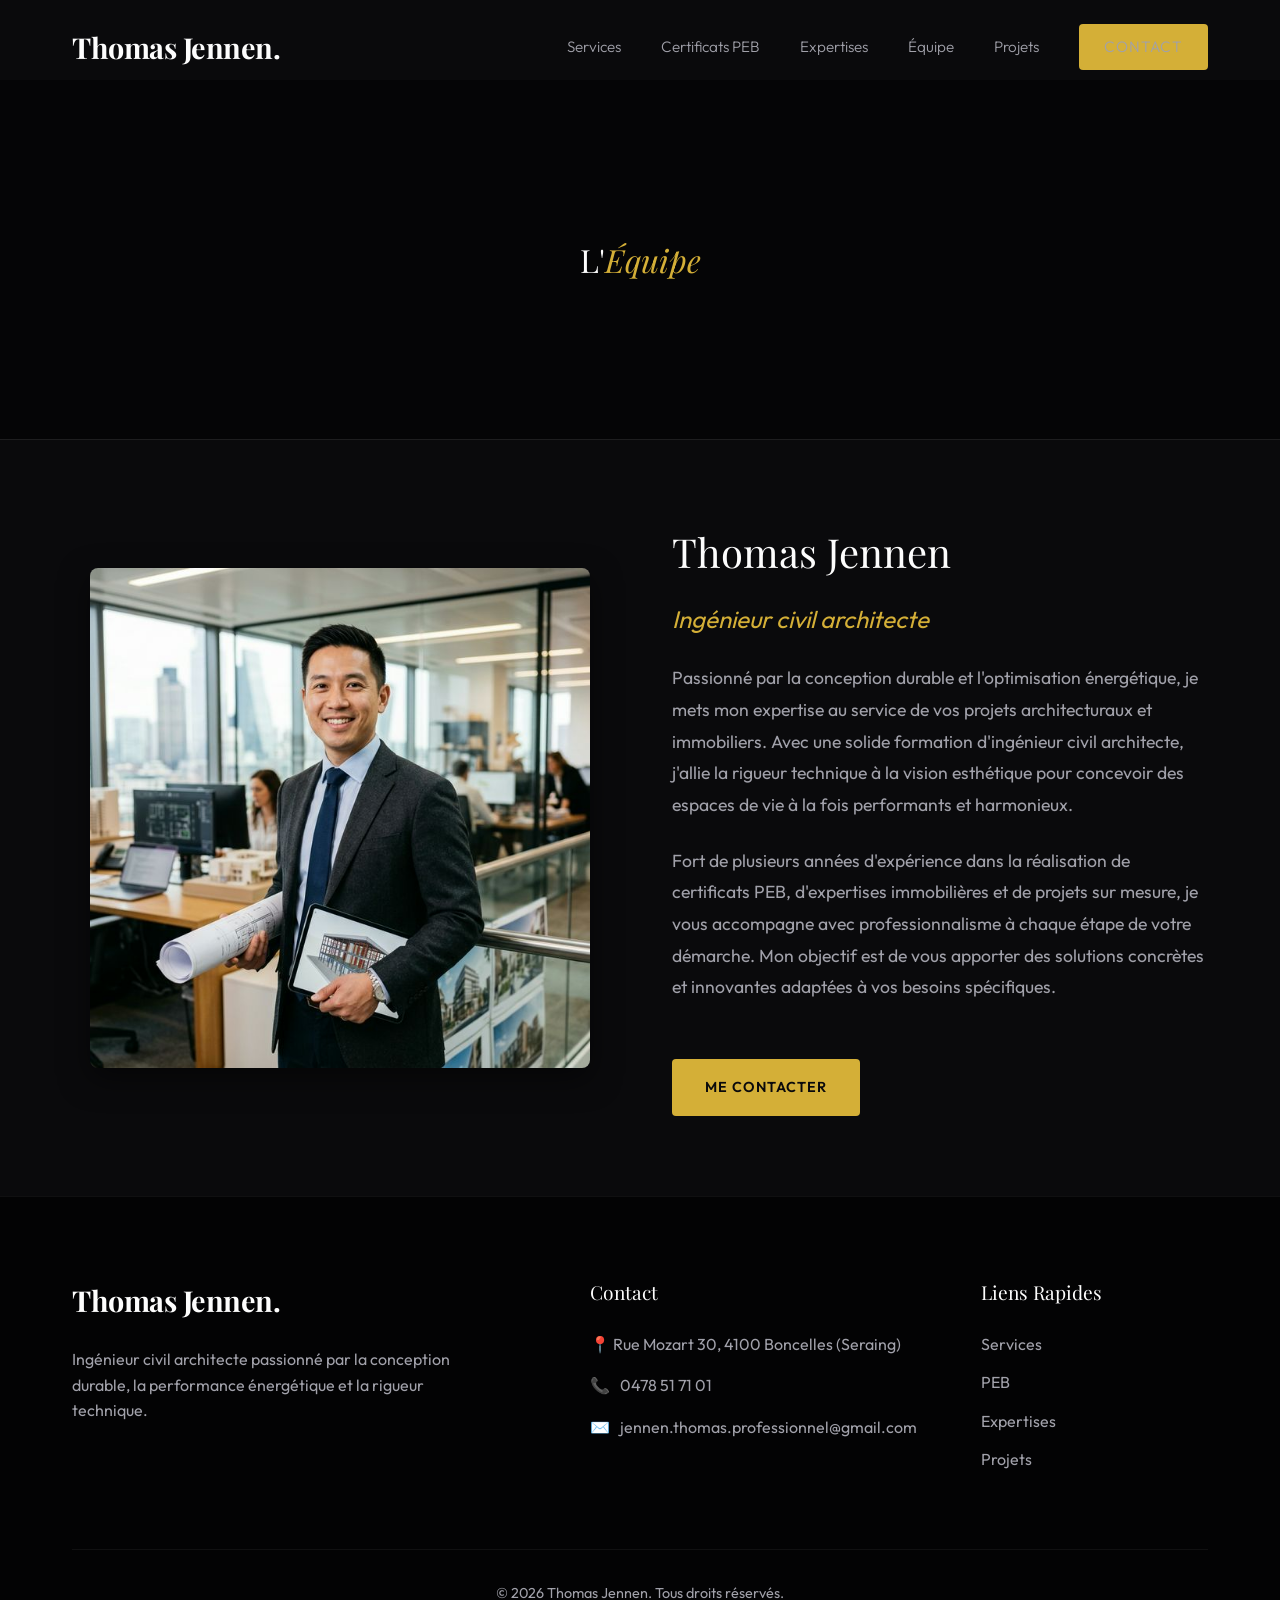
==== equipe.html @ 330aceb1 "Test 5" ====
<!DOCTYPE html>
<html lang="fr">
<head>
    <meta charset="UTF-8">
    <meta name="viewport" content="width=device-width, initial-scale=1.0">
    <title>L'Équipe - Thomas Jennen</title>
    <meta name="description" content="Découvrez le parcours et l'expérience de Thomas Jennen, Ingénieur civil architecte.">
    <!-- Google Fonts -->
    <link rel="preconnect" href="https://fonts.googleapis.com">
    <link rel="preconnect" href="https://fonts.gstatic.com" crossorigin>
    <link href="https://fonts.googleapis.com/css2?family=Outfit:wght@300;400;600;800&family=Playfair+Display:ital,wght@0,400;0,700;1,400&display=swap" rel="stylesheet">
    <link rel="stylesheet" href="styles.css">
    <style>
        .page-hero {
            height: 40vh;
            min-height: 300px;
            display: flex;
            align-items: center;
            justify-content: center;
            position: relative;
            background: var(--bg-darker);
            border-bottom: 1px solid var(--border-color);
            text-align: center;
        }
        .team-section {
            padding: 5rem 0;
        }
        .team-grid {
            display: grid;
            grid-template-columns: 1fr 1fr;
            gap: 4rem;
            align-items: center;
        }
        .team-image img {
            width: 100%;
            max-width: 500px;
            border-radius: 8px;
            box-shadow: 0 10px 30px rgba(0,0,0,0.5);
            display: block;
            margin: 0 auto;
        }
        .team-content h2 {
            font-size: 2.5rem;
            margin-bottom: 1rem;
        }
        .team-content h3 {
            color: var(--accent-color);
            margin-bottom: 1.5rem;
            font-weight: 400;
            font-family: var(--font-secondary);
            font-style: italic;
            font-size: 1.5rem;
        }
        .team-content p {
            font-size: 1.1rem;
            line-height: 1.8;
            color: var(--text-secondary);
            margin-bottom: 1.5rem;
        }
        
        @media (max-width: 768px) {
            .team-grid {
                grid-template-columns: 1fr;
            }
        }
    </style>
</head>
<body>

    <!-- Navigation -->
    <nav class="navbar scrolled" id="navbar">
        <div class="nav-container">
            <a href="index.html" class="logo">Thomas Jennen.</a>
            <ul class="nav-links">
                <li><a href="index.html#services">Services</a></li>
                <li><a href="peb.html">Certificats PEB</a></li>
                <li><a href="expertises.html">Expertises</a></li>
                <li><a href="equipe.html" class="active">Équipe</a></li>
                <li><a href="index.html#projets">Projets</a></li>
                <li><a href="index.html#contact" class="btn-primary-small">Contact</a></li>
            </ul>
            <div class="hamburger">
                <span></span>
                <span></span>
                <span></span>
            </div>
        </div>
    </nav>

    <header class="page-hero" style="margin-top: 5rem;">
        <div class="container reveal">
            <h1>L'<span class="highlight">Équipe</span></h1>
        </div>
    </header>

    <section class="team-section section">
        <div class="container team-grid">
            <div class="team-image reveal">
                <img src="images/thomas_jennen.png" alt="Thomas Jennen">
            </div>
            <div class="team-content reveal" style="transition-delay: 0.2s;">
                <h2>Thomas Jennen</h2>
                <h3>Ingénieur civil architecte</h3>
                <p>Passionné par la conception durable et l'optimisation énergétique, je mets mon expertise au service de vos projets architecturaux et immobiliers. Avec une solide formation d'ingénieur civil architecte, j'allie la rigueur technique à la vision esthétique pour concevoir des espaces de vie à la fois performants et harmonieux.</p>
                <p>Fort de plusieurs années d'expérience dans la réalisation de certificats PEB, d'expertises immobilières et de projets sur mesure, je vous accompagne avec professionnalisme à chaque étape de votre démarche. Mon objectif est de vous apporter des solutions concrètes et innovantes adaptées à vos besoins spécifiques.</p>
                <a href="index.html#contact" class="btn-primary mt-4">Me contacter</a>
            </div>
        </div>
    </section>

    <!-- Footer / Contact -->
    <footer class="footer" id="contact">
        <div class="container">
            <div class="footer-grid">
                <div class="footer-about">
                    <a href="index.html" class="logo">Thomas Jennen.</a>
                    <p>Ingénieur civil architecte passionné par la conception durable, la performance énergétique et la rigueur technique.</p>
                </div>
                <div class="footer-contact">
                    <h4>Contact</h4>
                    <p>📍 Rue Mozart 30, 4100 Boncelles (Seraing)</p>
                    <p>📞 <a href="tel:+32478517101">0478 51 71 01</a></p>
                    <p>✉️ <a href="mailto:jennen.thomas.professionnel@gmail.com">jennen.thomas.professionnel@gmail.com</a></p>
                </div>
                <div class="footer-links">
                    <h4>Liens Rapides</h4>
                    <ul>
                        <li><a href="index.html#services">Services</a></li>
                        <li><a href="peb.html">PEB</a></li>
                        <li><a href="expertises.html">Expertises</a></li>
                        <li><a href="index.html#projets">Projets</a></li>
                    </ul>
                </div>
            </div>
            <div class="footer-bottom">
                <p>&copy; 2026 Thomas Jennen. Tous droits réservés.</p>
            </div>
        </div>
    </footer>

    <script src="script.js"></script>
</body>
</html>
---- styles.css ----
/* =========================================
   CSS Variables & Theme Setup
   ========================================= */
   :root {
    /* Color Palette - Premium Dark Theme First with Warm Accents */
    --bg-dark: #0a0a0c;
    --bg-darker: #050506;
    --bg-card: rgba(255, 255, 255, 0.03);
    --bg-card-hover: rgba(255, 255, 255, 0.08);
    
    --text-primary: #fdfdfd;
    --text-secondary: #a1a1aa;
    
    --accent-color: #d4af37; /* Warm gold */
    --accent-hover: #f1c40f;
    --accent-light: rgba(212, 175, 55, 0.1);

    --border-color: rgba(255, 255, 255, 0.1);

    /* Typography */
    --font-primary: 'Outfit', sans-serif;
    --font-heading: 'Playfair Display', serif;

    /* Spacing & Layout */
    --container-width: 1200px;
    --section-padding: 100px 0;
    
    /* Effects */
    --glass-blur: blur(12px);
    --transition: all 0.3s cubic-bezier(0.25, 0.46, 0.45, 0.94);
}

/* =========================================
   Reset & Base Styles
   ========================================= */
* {
    margin: 0;
    padding: 0;
    box-sizing: border-box;
}

html {
    scroll-behavior: smooth;
    background-color: var(--bg-dark);
    color: var(--text-primary);
    font-family: var(--font-primary);
    line-height: 1.6;
}

body {
    overflow-x: hidden;
}

img {
    max-width: 100%;
    height: auto;
    display: block;
}

a {
    text-decoration: none;
    color: inherit;
    transition: var(--transition);
}

h1, h2, h3, h4, .logo {
    font-family: var(--font-heading);
    font-weight: 400;
}

.highlight {
    color: var(--accent-color);
    font-style: italic;
}

.container {
    max-width: var(--container-width);
    margin: 0 auto;
    padding: 0 2rem;
}

.section {
    padding: var(--section-padding);
}

.dark-bg {
    background-color: var(--bg-darker);
}

.text-center { text-align: center; }
.mt-4 { margin-top: 2rem; }
.mt-5 { margin-top: 3rem; }

/* =========================================
   Buttons
   ========================================= */
.btn-primary, .btn-secondary, .btn-primary-small {
    display: inline-block;
    padding: 1rem 2rem;
    border-radius: 4px;
    font-weight: 600;
    letter-spacing: 1px;
    text-transform: uppercase;
    font-size: 0.9rem;
    transition: var(--transition);
    cursor: pointer;
    border: 1px solid transparent;
}

.btn-primary {
    background-color: var(--accent-color);
    color: var(--bg-dark);
}

.btn-primary:hover {
    background-color: var(--accent-hover);
    transform: translateY(-3px);
    box-shadow: 0 10px 20px rgba(212, 175, 55, 0.2);
}

.btn-secondary {
    background-color: transparent;
    color: var(--text-primary);
    border: 1px solid var(--border-color);
}

.btn-secondary:hover {
    border-color: var(--accent-color);
    color: var(--accent-color);
    transform: translateY(-3px);
}

.btn-primary-small {
    padding: 0.6rem 1.5rem;
    background-color: var(--accent-color);
    color: var(--bg-dark);
}
.btn-primary-small:hover {
    background-color: var(--accent-hover);
}

/* =========================================
   Navigation
   ========================================= */
.navbar {
    position: fixed;
    top: 0;
    left: 0;
    width: 100%;
    z-index: 1000;
    padding: 1.5rem 0;
    transition: var(--transition);
}

.navbar.scrolled {
    background: rgba(10, 10, 12, 0.85);
    backdrop-filter: var(--glass-blur);
    -webkit-backdrop-filter: var(--glass-blur);
    padding: 1rem 0;
    border-bottom: 1px solid var(--border-color);
}

.nav-container {
    max-width: var(--container-width);
    margin: 0 auto;
    padding: 0 2rem;
    display: flex;
    justify-content: space-between;
    align-items: center;
}

.logo {
    font-size: 1.8rem;
    font-weight: 700;
    color: var(--text-primary);
    letter-spacing: -0.5px;
}

.nav-links {
    display: flex;
    list-style: none;
    align-items: center;
    gap: 2.5rem;
}

.nav-links a {
    font-size: 0.95rem;
    font-weight: 300;
    color: var(--text-secondary);
}

.nav-links a:hover {
    color: var(--accent-color);
}

.hamburger {
    display: none;
    cursor: pointer;
    flex-direction: column;
    gap: 6px;
    z-index: 1001;
}

.hamburger span {
    width: 30px;
    height: 2px;
    background-color: var(--text-primary);
    transition: var(--transition);
}

/* =========================================
   Hero Section
   ========================================= */
.hero {
    height: 100vh;
    min-height: 700px;
    display: flex;
    align-items: center;
    position: relative;
    padding: 0 2rem;
    background: radial-gradient(circle at 70% 50%, rgba(212, 175, 55, 0.05) 0%, transparent 50%);
}

.hero::before {
    content: '';
    position: absolute;
    top: 0; left: 0; right: 0; bottom: 0;
    background-image: url('images/LOGO_Thomas_jennen_archi_vide.png');
    background-size: contain;
    background-position: center;
    background-repeat: no-repeat;
    opacity: 0.15;
    z-index: -1;
}

.hero-content {
    max-width: 800px;
    margin: 0 auto;
    text-align: center;
    margin-top: 4rem;
}

.hero .subtitle {
    text-transform: uppercase;
    letter-spacing: 3px;
    font-size: 0.9rem;
    color: var(--accent-color);
    margin-bottom: 1rem;
}

.hero h1 {
    font-size: 4.5rem;
    line-height: 1.1;
    margin-bottom: 1.5rem;
}

.hero-description {
    font-size: 1.2rem;
    color: var(--text-secondary);
    max-width: 600px;
    margin: 0 auto 2.5rem;
    font-weight: 300;
}

.hero-actions {
    display: flex;
    gap: 1.5rem;
    justify-content: center;
}

.hero-scroll-indicator {
    position: absolute;
    bottom: 2rem;
    left: 50%;
    transform: translateX(-50%);
    display: flex;
    flex-direction: column;
    align-items: center;
    gap: 1rem;
    color: var(--text-secondary);
    font-size: 0.8rem;
    text-transform: uppercase;
    letter-spacing: 2px;
}

.hero-scroll-indicator .line {
    width: 1px;
    height: 60px;
    background: linear-gradient(to bottom, var(--accent-color), transparent);
    animation: scrollLine 2s infinite ease-in-out;
}

@keyframes scrollLine {
    0% { transform: scaleY(0); transform-origin: top; }
    50% { transform: scaleY(1); transform-origin: top; }
    50.1% { transform: scaleY(1); transform-origin: bottom; }
    100% { transform: scaleY(0); transform-origin: bottom; }
}

/* =========================================
   Section Headers
   ========================================= */
.section-header {
    text-align: center;
    margin-bottom: 4rem;
}

.section-header h2 {
    font-size: 3rem;
    margin-bottom: 1rem;
}

.section-header p {
    color: var(--text-secondary);
    font-size: 1.1rem;
    max-width: 600px;
    margin: 0 auto;
}

/* =========================================
   Services Overview
   ========================================= */
.services-grid {
    display: grid;
    grid-template-columns: repeat(auto-fit, minmax(300px, 1fr));
    gap: 2rem;
}

.service-card {
    background: var(--bg-card);
    padding: 3rem 2rem;
    border-radius: 8px;
    border: 1px solid var(--border-color);
    transition: var(--transition);
    text-align: center;
}

.service-card:hover {
    transform: translateY(-10px);
    background: var(--bg-card-hover);
    border-color: var(--accent-light);
}

.service-card .icon {
    font-size: 2.5rem;
    margin-bottom: 1.5rem;
    color: var(--accent-color);
}

.service-card h3 {
    font-size: 1.5rem;
    margin-bottom: 1rem;
}

.service-card p {
    color: var(--text-secondary);
    margin-bottom: 2rem;
}

.service-link {
    color: var(--accent-color);
    font-weight: 600;
    text-transform: uppercase;
    letter-spacing: 1px;
    font-size: 0.85rem;
}

.service-link:hover {
    letter-spacing: 2px;
}

/* =========================================
   PEB Pricing Table
   ========================================= */
.pricing-container {
    background: var(--bg-card);
    border: 1px solid var(--border-color);
    border-radius: 12px;
    padding: 3rem;
    margin-bottom: 5rem;
}

.pricing-container h3 {
    text-align: center;
    font-size: 2rem;
    margin-bottom: 2rem;
    font-family: var(--font-primary);
    font-weight: 300;
}

.table-wrapper {
    overflow-x: auto;
}

.pricing-table {
    width: 100%;
    border-collapse: collapse;
    text-align: left;
}

.pricing-table th, .pricing-table td {
    padding: 1.2rem;
    border-bottom: 1px solid var(--border-color);
}

.pricing-table th {
    color: var(--text-secondary);
    font-weight: 400;
    text-transform: uppercase;
    letter-spacing: 1px;
    font-size: 0.85rem;
}

.pricing-table td strong {
    color: var(--accent-color);
    font-size: 1.2rem;
}

.pricing-table tbody tr {
    transition: var(--transition);
}

.pricing-table tbody tr:hover {
    background-color: rgba(255, 255, 255, 0.02);
}

/* =========================================
   Masonry Gallery
   ========================================= */
.gallery-container h3 {
    text-align: center;
    font-size: 2rem;
    margin-bottom: 2rem;
    font-family: var(--font-primary);
    font-weight: 300;
}

.masonry-gallery {
    display: grid;
    grid-template-columns: repeat(auto-fit, minmax(280px, 1fr));
    grid-auto-rows: 250px;
    gap: 1.5rem;
}

/* Make some items span more columns/rows for masonry effect */
@media (min-width: 768px) {
    .masonry-gallery .gallery-item:nth-child(1) { grid-column: span 2; grid-row: span 2; }
    .masonry-gallery .gallery-item:nth-child(4) { grid-column: span 2; }
}

.gallery-item {
    position: relative;
    border-radius: 8px;
    overflow: hidden;
    cursor: pointer;
}

.gallery-item img {
    width: 100%;
    height: 100%;
    object-fit: cover;
    transition: transform 0.7s cubic-bezier(0.25, 0.46, 0.45, 0.94);
}

.gallery-item:hover img {
    transform: scale(1.05);
}

.gallery-item .overlay {
    position: absolute;
    bottom: 0; left: 0; right: 0;
    padding: 2rem 1rem 1rem;
    background: linear-gradient(to top, rgba(0,0,0,0.8), transparent);
    color: #fff;
    transform: translateY(20px);
    opacity: 0;
    transition: var(--transition);
}

.gallery-item:hover .overlay {
    transform: translateY(0);
    opacity: 1;
}

.gallery-item .overlay span {
    font-weight: 600;
    letter-spacing: 1px;
    font-size: 0.9rem;
}

/* =========================================
   Photo Grid 4 Columns
   ========================================= */
.photo-grid-4 {
    display: grid;
    grid-template-columns: repeat(4, 1fr);
    gap: 1.5rem;
}

.photo-grid-4 .gallery-item {
    aspect-ratio: 1 / 1;
}

@media (max-width: 992px) {
    .photo-grid-4 {
        grid-template-columns: repeat(2, 1fr);
    }
}

@media (max-width: 576px) {
    .photo-grid-4 {
        grid-template-columns: 1fr;
    }
}

/* =========================================
   Expertises Section
   ========================================= */
.expertises-content {
    display: grid;
    grid-template-columns: 1fr 1fr;
    gap: 4rem;
    align-items: center;
}

.expertises .lead {
    font-size: 1.25rem;
    color: var(--text-primary);
    margin-bottom: 1.5rem;
}

.expertises p {
    color: var(--text-secondary);
    margin-bottom: 2rem;
}

.expertise-list {
    list-style: none;
    margin-bottom: 2rem;
}

.expertise-list li {
    margin-bottom: 1rem;
    display: flex;
    align-items: flex-start;
    gap: 1rem;
    color: var(--text-secondary);
}

.expertise-list li span {
    color: var(--accent-color);
}

.image-content {
    position: relative;
}

.image-content .main-img {
    border-radius: 8px;
    box-shadow: 0 20px 40px rgba(0,0,0,0.4);
}

.experience-badge {
    position: absolute;
    bottom: -30px;
    left: -30px;
    background: var(--bg-card);
    backdrop-filter: var(--glass-blur);
    -webkit-backdrop-filter: var(--glass-blur);
    border: 1px solid var(--border-color);
    padding: 2rem;
    border-radius: 8px;
    display: flex;
    flex-direction: column;
    align-items: center;
    justify-content: center;
    box-shadow: 0 10px 30px rgba(0,0,0,0.5);
}

.experience-badge .number {
    font-size: 3rem;
    font-weight: 800;
    color: var(--accent-color);
    line-height: 1;
}

.experience-badge .text {
    font-size: 0.85rem;
    text-transform: uppercase;
    letter-spacing: 1px;
    color: var(--text-secondary);
    margin-top: 0.5rem;
}

/* =========================================
   Projects Grid
   ========================================= */
.projects-grid {
    display: grid;
    grid-template-columns: repeat(auto-fill, minmax(350px, 1fr));
    gap: 2rem;
}

.project-card {
    display: block;
    background: var(--bg-dark);
    border-radius: 8px;
    overflow: hidden;
    border: 1px solid var(--border-color);
    transition: var(--transition);
}

.project-card:hover {
    transform: translateY(-10px);
    border-color: var(--accent-light);
    box-shadow: 0 20px 40px rgba(0,0,0,0.4);
}

.project-img {
    height: 300px;
    overflow: hidden;
}

.project-img img {
    width: 100%;
    height: 100%;
    object-fit: cover;
    transition: transform 0.7s ease;
}

.project-card:hover .project-img img {
    transform: scale(1.08);
}

.project-info {
    padding: 2rem;
}

.project-info h3 {
    font-size: 1.5rem;
    margin-bottom: 0.5rem;
    font-family: var(--font-primary);
    font-weight: 400;
}

.project-info p {
    color: var(--text-secondary);
    font-size: 0.9rem;
    text-transform: uppercase;
    letter-spacing: 1px;
}

/* =========================================
   Footer
   ========================================= */
.footer {
    background-color: #030304;
    padding: 5rem 0 2rem;
    border-top: 1px solid rgba(255,255,255,0.05);
}

.footer-grid {
    display: grid;
    grid-template-columns: 2fr 1fr 1fr;
    gap: 4rem;
    margin-bottom: 4rem;
}

.footer-about .logo {
    display: inline-block;
    margin-bottom: 1.5rem;
}

.footer-about p {
    color: var(--text-secondary);
    max-width: 400px;
}

.footer h4 {
    color: var(--text-primary);
    font-size: 1.2rem;
    margin-bottom: 1.5rem;
    font-weight: 400;
}

.footer-contact p {
    color: var(--text-secondary);
    margin-bottom: 1rem;
    display: flex;
    align-items: center;
    gap: 10px;
}

.footer-contact a:hover {
    color: var(--accent-color);
}

.footer-links ul {
    list-style: none;
}

.footer-links li {
    margin-bottom: 0.8rem;
}

.footer-links a {
    color: var(--text-secondary);
}

.footer-links a:hover {
    color: var(--accent-color);
    padding-left: 5px;
}

.footer-bottom {
    text-align: center;
    padding-top: 2rem;
    border-top: 1px solid rgba(255,255,255,0.05);
    color: var(--text-secondary);
    font-size: 0.9rem;
}

/* =========================================
   Animations & Reveals
   ========================================= */
.reveal {
    opacity: 0;
    transform: translateY(30px);
    transition: all 0.8s cubic-bezier(0.25, 0.46, 0.45, 0.94);
}

.reveal.active {
    opacity: 1;
    transform: translateY(0);
}

/* =========================================
   Responsive Design
   ========================================= */
@media (max-width: 992px) {
    .expertises-content {
        grid-template-columns: 1fr;
    }
    .image-content { margin-top: 3rem; }
    .footer-grid {
        grid-template-columns: 1fr 1fr;
    }
    .hero h1 { font-size: 3.5rem; }
}

@media (max-width: 768px) {
    .nav-links {
        position: fixed;
        top: 0; right: -100%;
        height: 100vh;
        width: 100%;
        background: var(--bg-darker);
        flex-direction: column;
        justify-content: center;
        transition: right 0.4s ease;
    }
    
    .nav-links.active { right: 0; }
    
    .hamburger { display: flex; }
    .hamburger.active span:nth-child(1) { transform: translateY(8px) rotate(45deg); }
    .hamburger.active span:nth-child(2) { opacity: 0; }
    .hamburger.active span:nth-child(3) { transform: translateY(-8px) rotate(-45deg); }

    .hero h1 { font-size: 2.8rem; }
    .hero-actions { flex-direction: column; }
    
    .footer-grid {
        grid-template-columns: 1fr;
        gap: 2rem;
    }
    
    .pricing-container { padding: 1.5rem; }
    .experience-badge { left: 10px; bottom: -20px; padding: 1rem; }
}
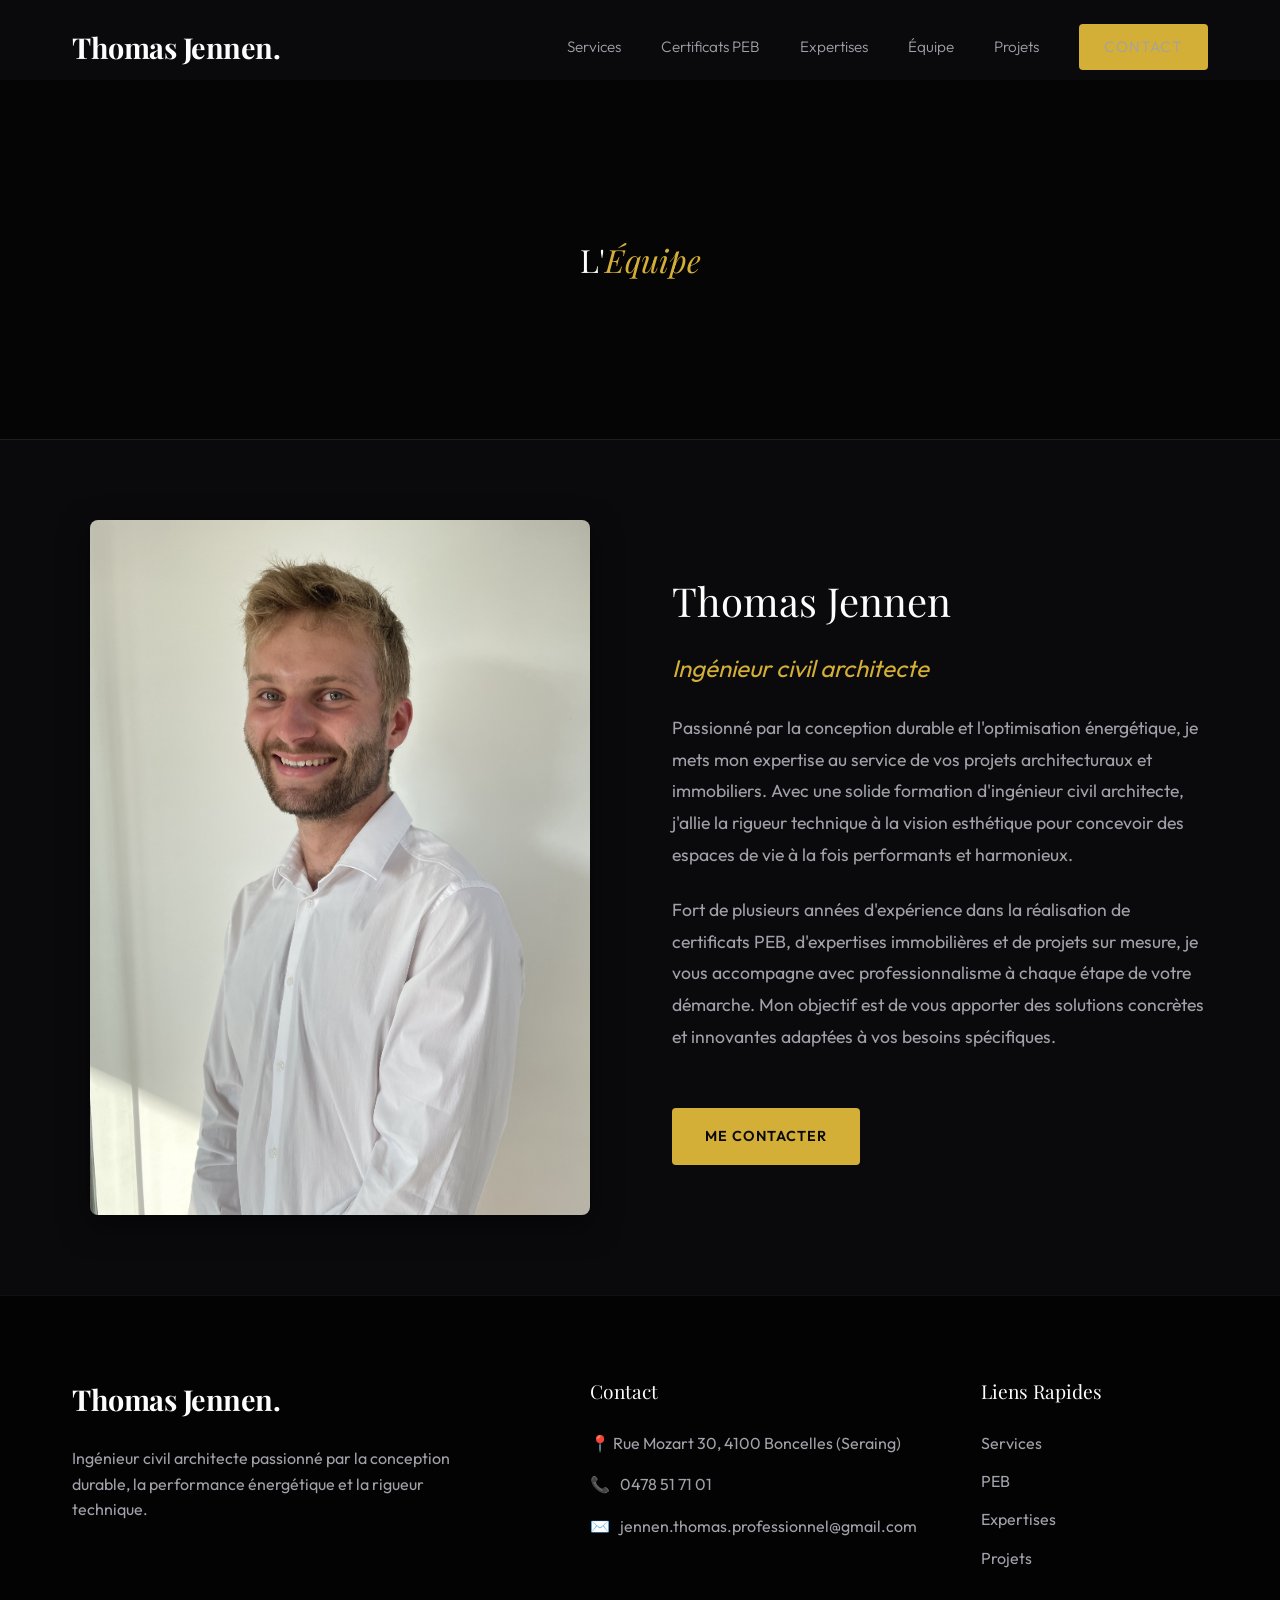
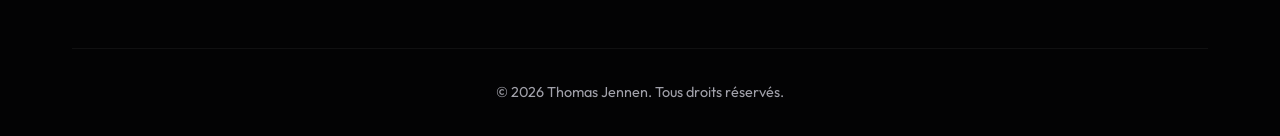
==== commit 2eec1079: "Test 6" ====
--- a/equipe.html
+++ b/equipe.html
@@ -96,7 +96,7 @@
     <section class="team-section section">
         <div class="container team-grid">
             <div class="team-image reveal">
-                <img src="images/thomas_jennen.png" alt="Thomas Jennen">
+                <img src="images/Photo_Thomas_Jennen.jpg" alt="Thomas Jennen">
             </div>
             <div class="team-content reveal" style="transition-delay: 0.2s;">
                 <h2>Thomas Jennen</h2>
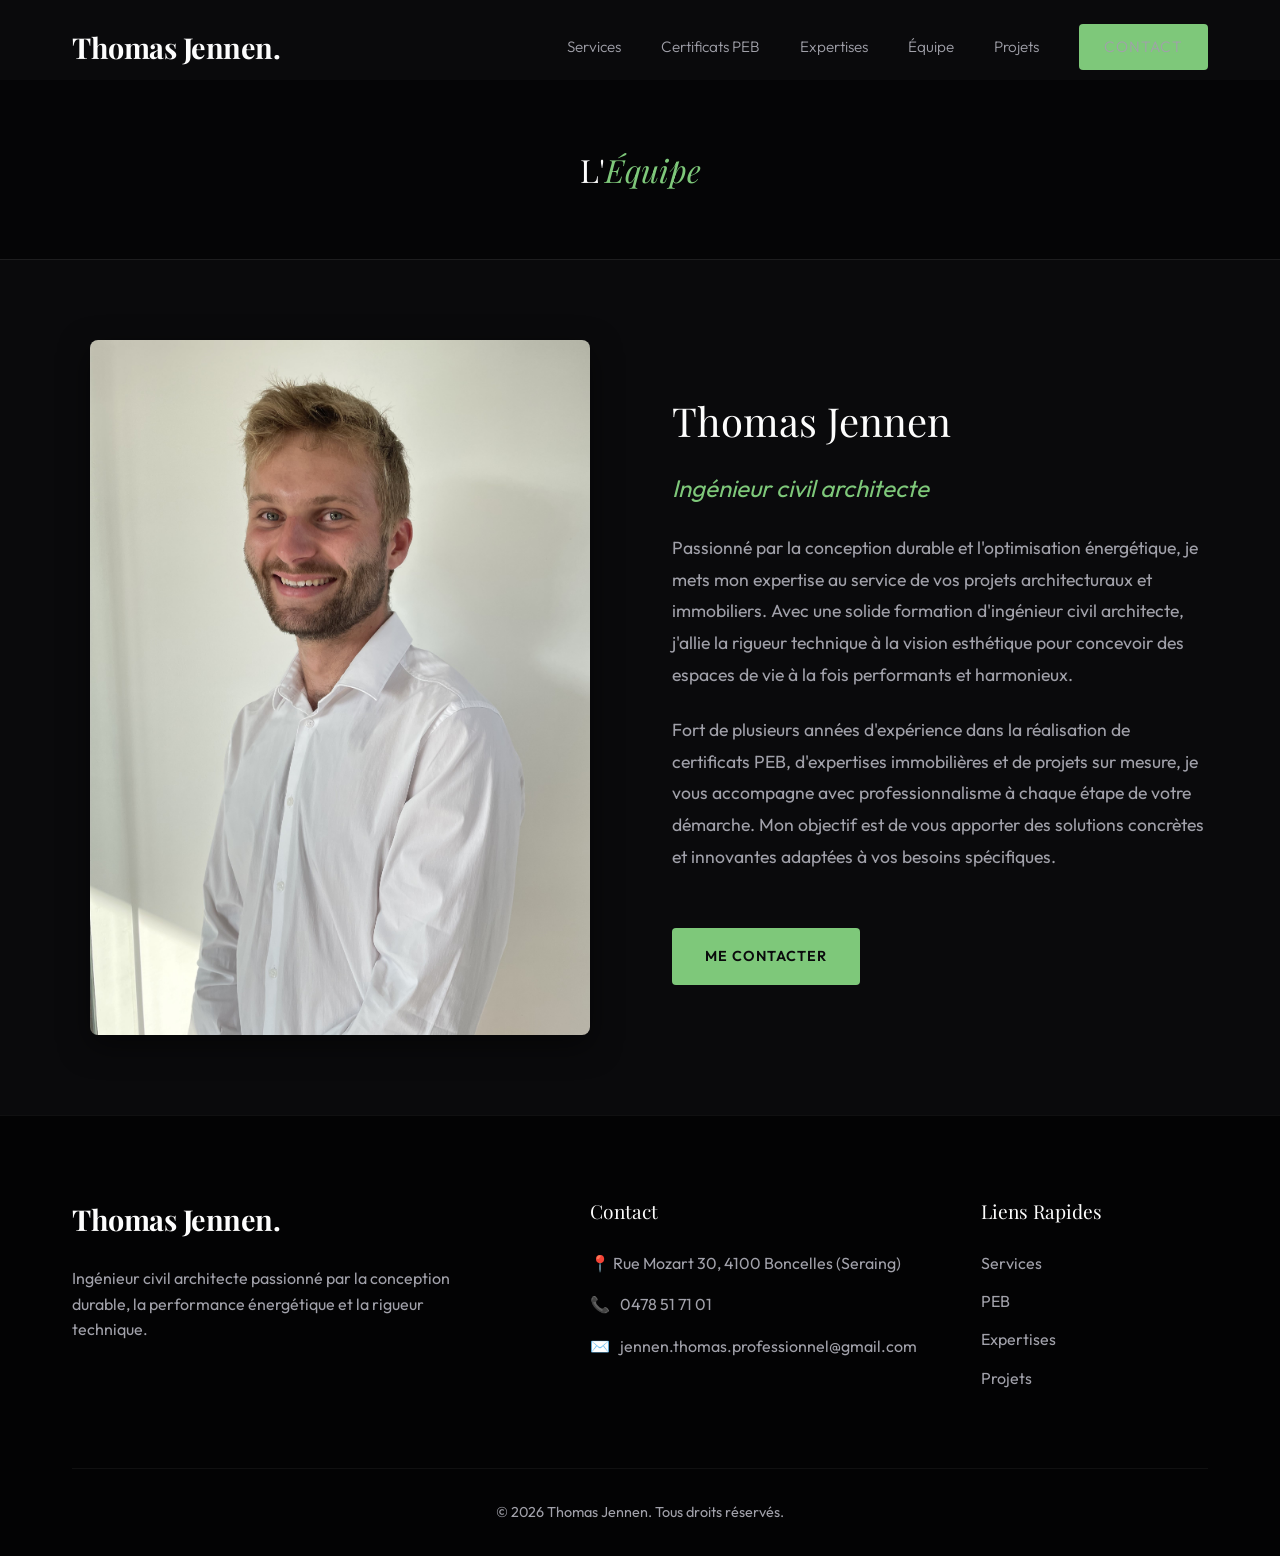
==== commit 298118b9: "Test 17" ====
--- a/equipe.html
+++ b/equipe.html
@@ -12,8 +12,8 @@
     <link rel="stylesheet" href="styles.css">
     <style>
         .page-hero {
-            height: 40vh;
-            min-height: 300px;
+            height: 20vh;
+            min-height: 160px;
             display: flex;
             align-items: center;
             justify-content: center;
--- a/styles.css
+++ b/styles.css
@@ -11,9 +11,9 @@
     --text-primary: #fdfdfd;
     --text-secondary: #a1a1aa;
     
-    --accent-color: #d4af37; /* Warm gold */
-    --accent-hover: #f1c40f;
-    --accent-light: rgba(212, 175, 55, 0.1);
+    --accent-color: #7ec87a; /* Vert pastel graphique */
+    --accent-hover: #5db85a;
+    --accent-light: rgba(126, 200, 122, 0.1);
 
     --border-color: rgba(255, 255, 255, 0.1);
 
@@ -115,7 +115,7 @@
 .btn-primary:hover {
     background-color: var(--accent-hover);
     transform: translateY(-3px);
-    box-shadow: 0 10px 20px rgba(212, 175, 55, 0.2);
+    box-shadow: 0 10px 20px rgba(126, 200, 122, 0.2);
 }
 
 .btn-secondary {
@@ -218,7 +218,7 @@
     align-items: center;
     position: relative;
     padding: 0 2rem;
-    background: radial-gradient(circle at 70% 50%, rgba(212, 175, 55, 0.05) 0%, transparent 50%);
+    background: radial-gradient(circle at 70% 50%, rgba(126, 200, 122, 0.05) 0%, transparent 50%);
 }
 
 .hero::before {
@@ -608,6 +608,7 @@
     overflow: hidden;
     border: 1px solid var(--border-color);
     transition: var(--transition);
+    position: relative;
 }
 
 .project-card:hover {
@@ -633,21 +634,53 @@
 }
 
 .project-info {
+    position: absolute;
+    inset: 0;
+    display: flex;
+    flex-direction: column;
+    justify-content: center;
+    align-items: center;
+    text-align: center;
     padding: 2rem;
+    background: rgba(0, 0, 0, 0.75);
+    opacity: 0;
+    transition: var(--transition);
+}
+
+.project-card:hover .project-info {
+    opacity: 1;
 }
 
 .project-info h3 {
-    font-size: 1.5rem;
+    font-size: 1.8rem;
     margin-bottom: 0.5rem;
     font-family: var(--font-primary);
-    font-weight: 400;
+    font-weight: 800;
+    color: #fff;
+    transform: translateY(20px);
+    transition: transform 0.4s ease, opacity 0.4s ease;
+    opacity: 0;
+}
+
+.project-card:hover .project-info h3 {
+    transform: translateY(0);
+    opacity: 1;
 }
 
 .project-info p {
-    color: var(--text-secondary);
+    color: var(--accent-color);
     font-size: 0.9rem;
     text-transform: uppercase;
     letter-spacing: 1px;
+    font-weight: 600;
+    transform: translateY(20px);
+    transition: transform 0.4s ease 0.1s, opacity 0.4s ease 0.1s;
+    opacity: 0;
+}
+
+.project-card:hover .project-info p {
+    transform: translateY(0);
+    opacity: 1;
 }
 
 /* =========================================
